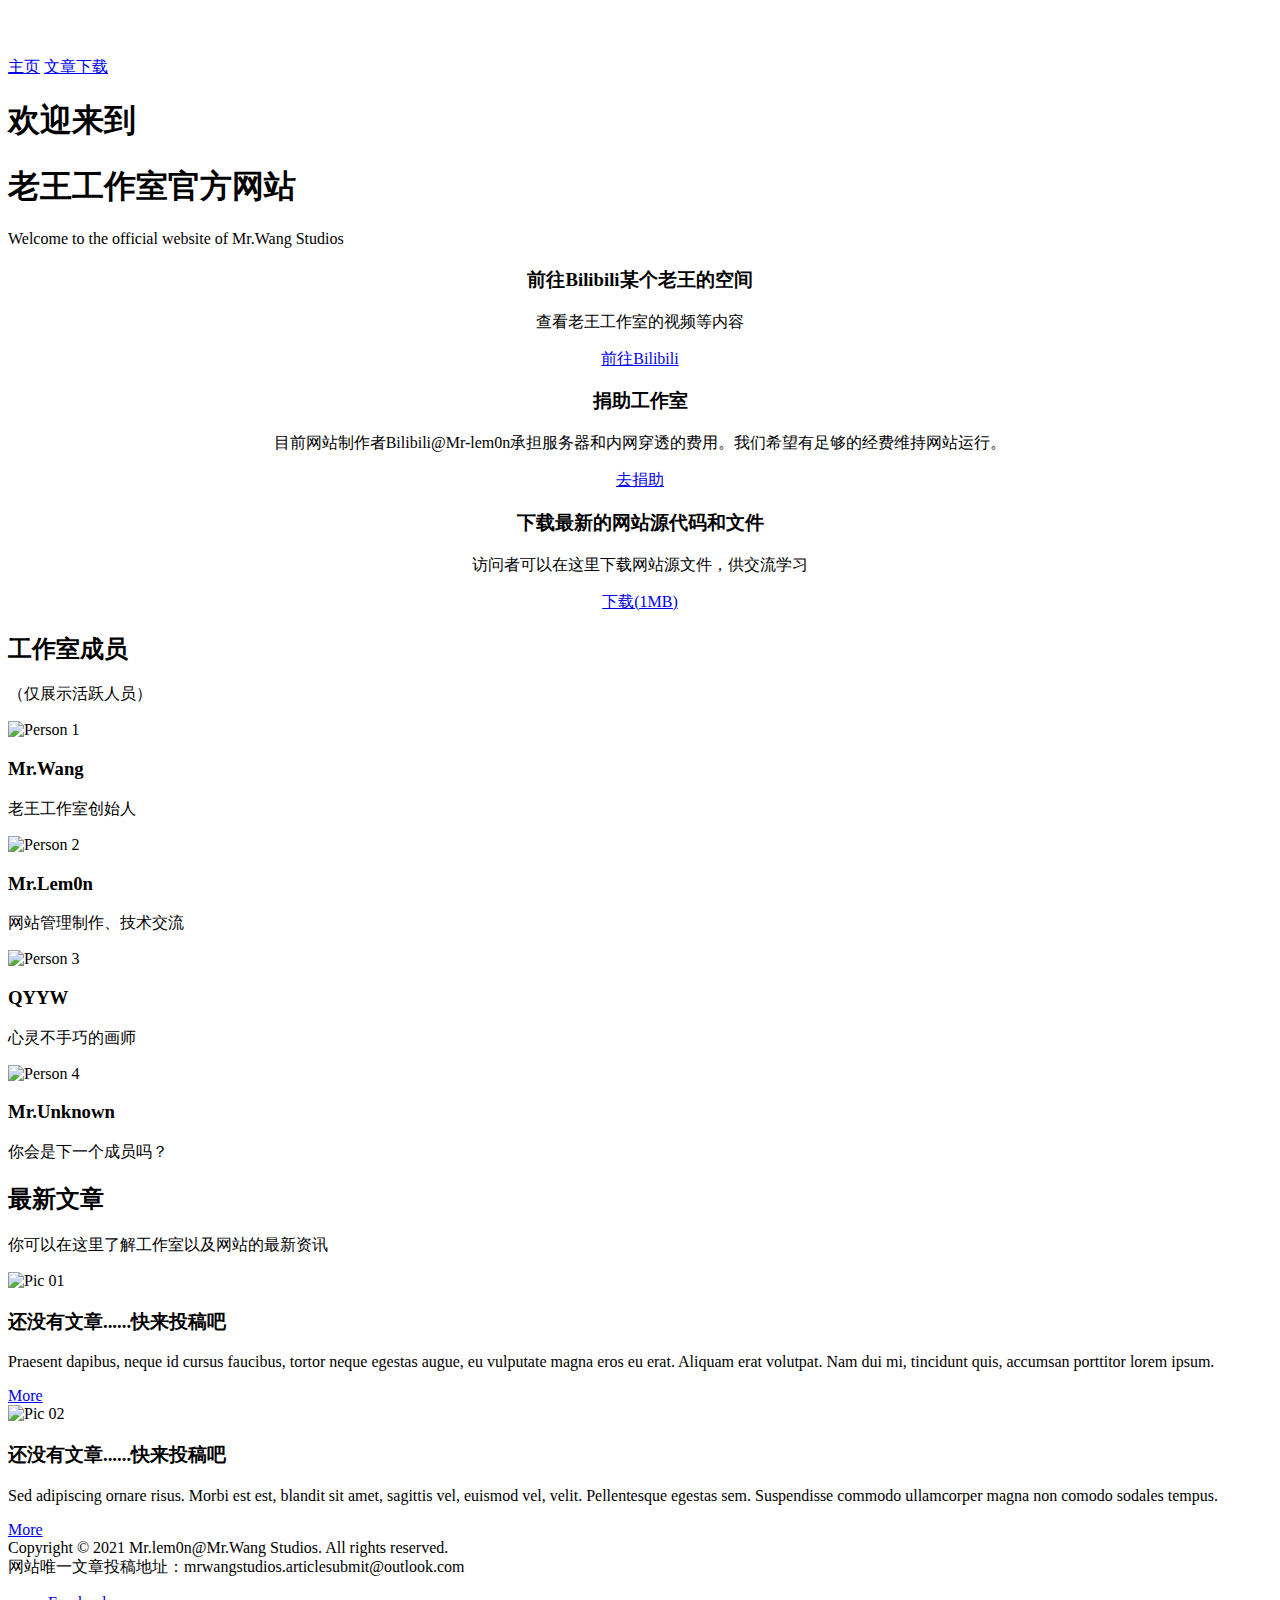
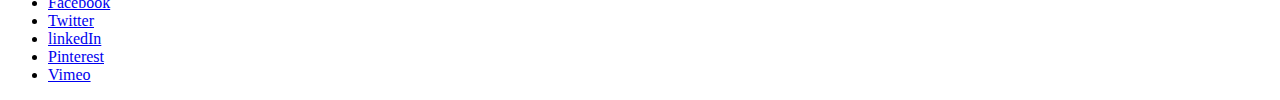
==== index.html @ 4a58c746 "Add files via upload" ====
<!DOCTYPE HTML>
<html>
<head>
<title>老王工作室-主页</title>
<meta charset="utf-8" />
<meta name="viewport" content="width=device-width, initial-scale=1" />
<link rel="stylesheet" href="assets/css/main.css" />
<link href="assets/css/aboutus_section_bg.css" rel="stylesheet" type="text/css">
<style type="text/css">
section {
}
</style>
</head>
<body>

<!-- Header -->
<header id="header">
	<div class="inner">
		<a href="index.html" class="logo"><img src="logo7.1.svg" width="185" height="45"></a>
		<nav id="nav">
			<a href="index.html">主页</a>
			<a href="generic.html">文章</a><a href="elements.html">下载</a>
	  </nav>
		<a href="#navPanel" class="navPanelToggle"><span class="fa fa-bars"></span></a>
  </div>
</header>

<!-- Banner -->
<section id="banner">
	<h1>欢迎来到</h1>
	<h1>老王工作室官方网站</h1>
	<p>Welcome to the official website of Mr.Wang Studios</p>
</section>

<!-- One -->
<section id="one" class="wrapper">
	<div class="inner">
		<div class="flex flex-3">
			<article>
				<header>
					<h3 align="center">前往Bilibili某个老王的空间</h3>
				</header>
				<p align="center">查看老王工作室的视频等内容</p>
				<footer>
				  <div align="center"><a href="https://space.bilibili.com/335768258" class="button special">前往Bilibili</a></div>
                </footer>
			</article>
			<article>
				<header>
					<h3 align="center">捐助工作室</h3>
				</header>
				<p align="center">目前网站制作者Bilibili@Mr-lem0n承担服务器和内网穿透的费用。我们希望有足够的经费维持网站运行。</p>
				<footer>
				  <div align="center"><a href="/charity.html" class="button special">去捐助</a></div>
              </footer>
			</article>
			<article>
				<header>
					<h3 align="center">下载最新的网站源代码和文件</h3>
				</header>
				<p align="center">访问者可以在这里下载网站源文件，供交流学习</p>
				<footer>
				  <div align="center"><a href="/downloads/MrWangStudiosWebsite_Renewed_PreAlpha_v0.2.0.zip" class="button special">下载(1MB)</a></div>
                </footer>
			</article>
		</div>
	</div>
</section>

<!-- Two -->
<section id="two" class="wrapper style1 special">
	<div class="inner">
		<header>
			<h2>工作室成员</h2>
			<p>（仅展示活跃人员）</p>
		</header>
		<div class="flex flex-4">
			<div class="box person">
				<div class="image round">
					<img src="images/Mr.Wang.jpg" alt="Person 1" width="169" height="168" />
				</div>
				<h3>Mr.Wang</h3>
				<p>老王工作室创始人</p>
			</div>
			<div class="box person">
				<div class="image round">
					<img src="images/MrLemon.jpg" alt="Person 2" width="168" height="168" />
				</div>
				<h3>Mr.Lem0n</h3>
				<p>网站管理制作、技术交流</p>
			</div>
			<div class="box person">
				<div class="image round">
					<img src="images/QYYW.jpg" alt="Person 3" width="168" height="168" />
				</div>
				<h3>QYYW</h3>
				<p>心灵不手巧的画师</p>
			</div>
			<div class="box person">
				<div class="image round">
					<img src="images/MrUnknown.png" alt="Person 4" width="168" height="168" />
				</div>
				<h3>Mr.Unknown</h3>
				<p>你会是下一个成员吗？</p>
			</div>
		</div>
	</div>
</section>

<!-- Three -->
<section id="three" class="wrapper special">
	<div class="inner">
		<header class="align-center">
			<h2>最新文章</h2>
			<p>你可以在这里了解工作室以及网站的最新资讯</p>
		</header>
		<div class="flex flex-2">
			<article>
				<div class="image fit">
					<img src="images/pic01.jpg" alt="Pic 01" />
				</div>
				<header>
					<h3>还没有文章......快来投稿吧</h3>
				</header>
				<p>Praesent dapibus, neque id cursus faucibus, tortor neque egestas augue, eu vulputate magna eros eu erat. Aliquam erat volutpat. Nam dui mi, tincidunt quis, accumsan porttitor lorem ipsum.</p>
				<footer>
					<a href="#" class="button special">More</a>
				</footer>
			</article>
			<article>
				<div class="image fit">
					<img src="images/pic02.jpg" alt="Pic 02" />
				</div>
				<header>
					<h3>还没有文章......快来投稿吧</h3>
				</header>
				<p>Sed adipiscing ornare risus. Morbi est est, blandit sit amet, sagittis vel, euismod vel, velit. Pellentesque egestas sem. Suspendisse commodo ullamcorper magna non comodo sodales tempus.</p>
				<footer>
					<a href="#" class="button special">More</a>
				</footer>
			</article>
		</div>
	</div>
</section>

<!-- Footer -->
<footer id="footer">
	<div class="inner">
		<div class="flex">
		  <div class="copyright"> Copyright &copy; 2021 Mr.lem0n@Mr.Wang Studios. All rights reserved.</div>
		  <div class="copyright"> 网站唯一文章投稿地址：mrwangstudios.articlesubmit@outlook.com</div>
		  <ul class="icons">
			<li><a href="#" class="icon fa-facebook"><span class="label">Facebook</span></a></li>
				<li><a href="#" class="icon fa-twitter"><span class="label">Twitter</span></a></li>
				<li><a href="#" class="icon fa-linkedin"><span class="label">linkedIn</span></a></li>
				<li><a href="#" class="icon fa-pinterest-p"><span class="label">Pinterest</span></a></li>
				<li><a href="#" class="icon fa-vimeo"><span class="label">Vimeo</span></a></li>
			</ul>
		</div>
	</div>
</footer>

<!-- Scripts -->
<script src="assets/js/jquery.min.js"></script>
<script src="assets/js/skel.min.js"></script>
<script src="assets/js/util.js"></script>
<script src="assets/js/main.js"></script>

</body>
</html>
<!-- ©2021 mr.lem0n -->
<!-- All rights reserved. -->
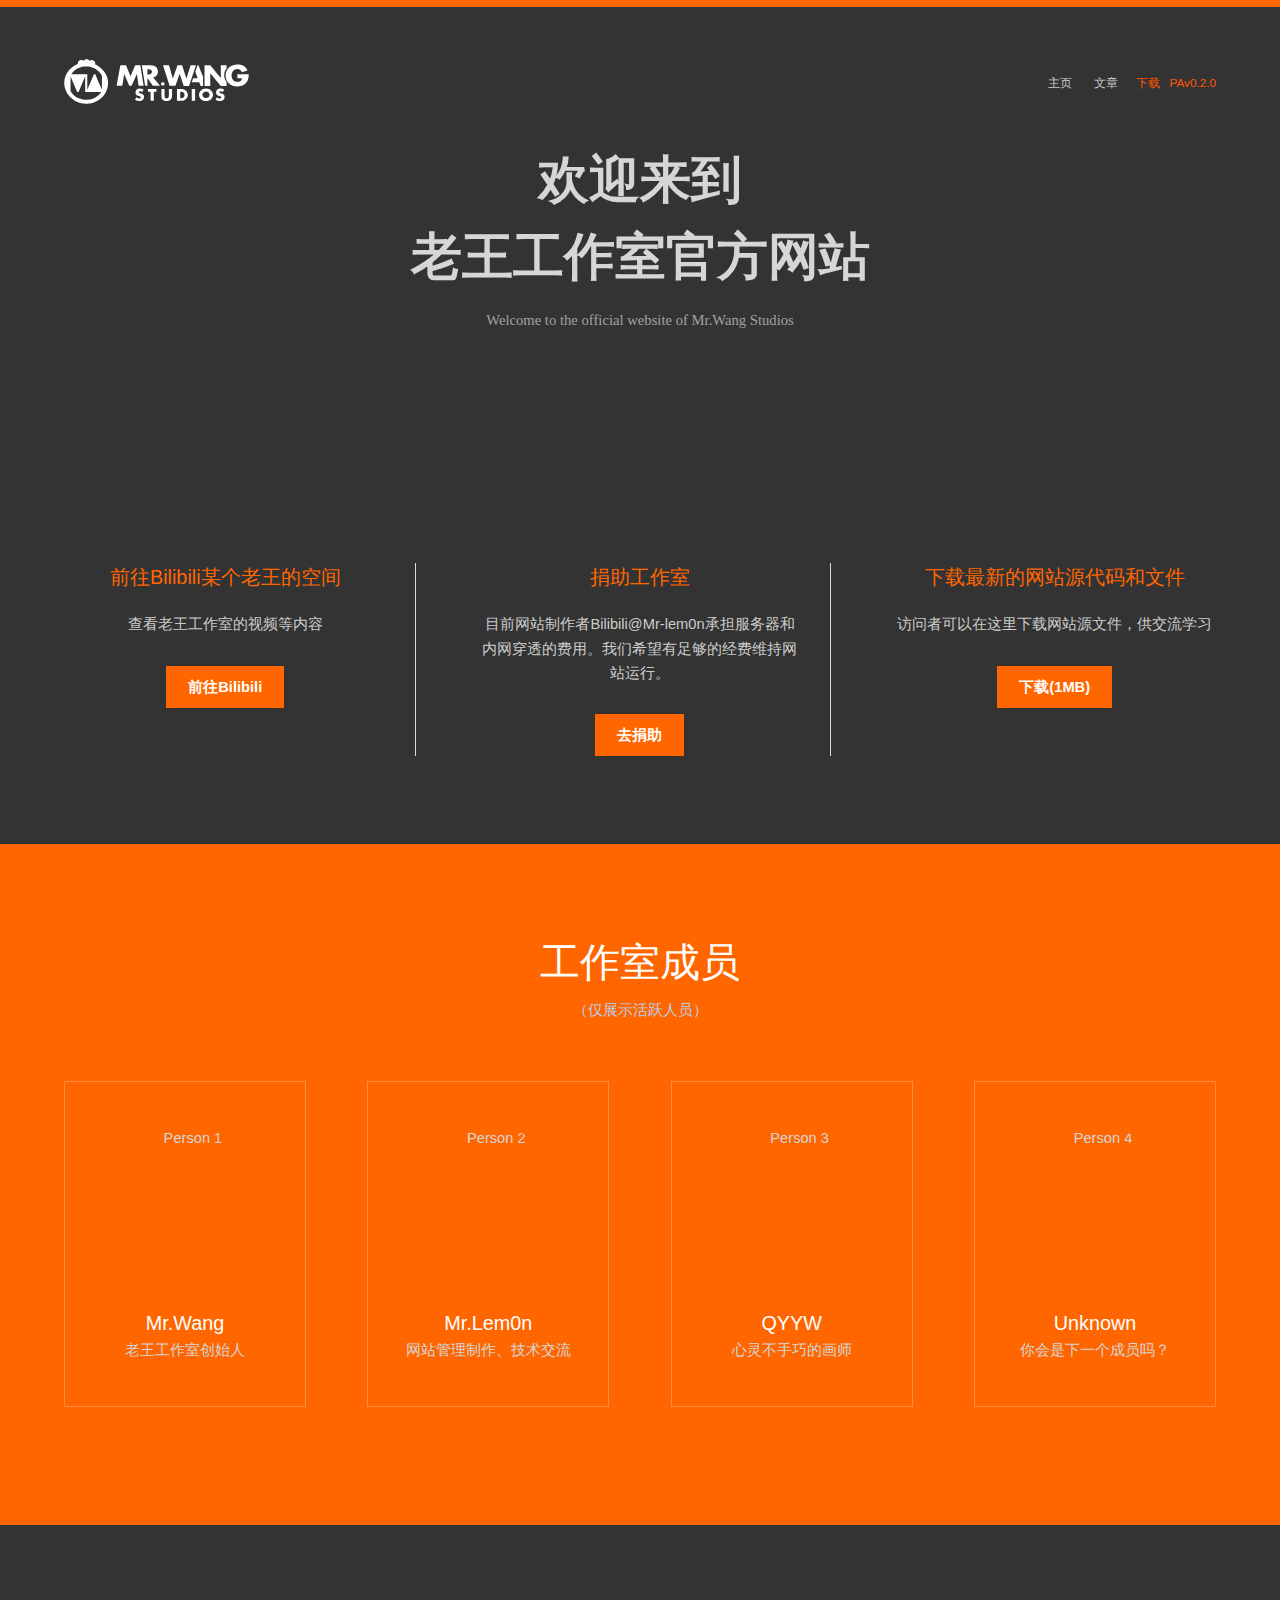
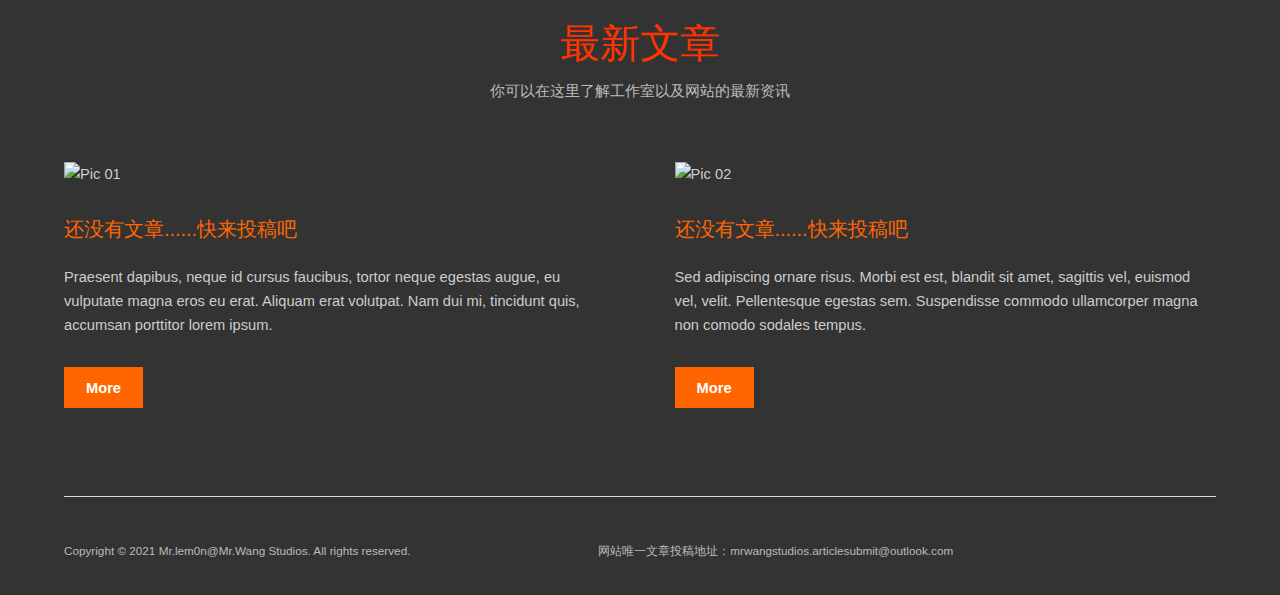
==== commit 2a64b67c: "Add files via upload" ====
--- a/index.html
+++ b/index.html
@@ -17,10 +17,7 @@
 <header id="header">
 	<div class="inner">
 		<a href="index.html" class="logo"><img src="logo7.1.svg" width="185" height="45"></a>
-		<nav id="nav">
-			<a href="index.html">主页</a>
-			<a href="generic.html">文章</a><a href="elements.html">下载</a>
-	  </nav>
+		<nav id="nav"><a href="index.html">主页</a> <a href="https://mrwangstudiosarticles.github.io/">文章</a><a href="/downloads/MrWangStudiosWebsite_Renewed_PA_v0.2.0.zip">下载 &nbsp; PAv0.2.0</a></nav>
 		<a href="#navPanel" class="navPanelToggle"><span class="fa fa-bars"></span></a>
   </div>
 </header>
@@ -60,7 +57,7 @@
 				</header>
 				<p align="center">访问者可以在这里下载网站源文件，供交流学习</p>
 				<footer>
-				  <div align="center"><a href="/downloads/MrWangStudiosWebsite_Renewed_PreAlpha_v0.2.0.zip" class="button special">下载(1MB)</a></div>
+				  <div align="center"><a href="/downloads/MrWangStudiosWebsite_Renewed_PA_v0.2.0.zip" class="button special">下载(1MB)</a></div>
                 </footer>
 			</article>
 		</div>
@@ -100,7 +97,7 @@
 				<div class="image round">
 					<img src="images/MrUnknown.png" alt="Person 4" width="168" height="168" />
 				</div>
-				<h3>Mr.Unknown</h3>
+				<h3>Unknown</h3>
 				<p>你会是下一个成员吗？</p>
 			</div>
 		</div>
--- a/assets/css/main.css
+++ b/assets/css/main.css
@@ -0,0 +1,3079 @@
+@charset "UTF-8";
+@import url(font-awesome.min.css);
+/*@import "https://fonts.googleapis.com/css?family=Raleway:100,300,600";*/
+
+/*
+	Theory by TEMPLATED
+	templated.co @templatedco
+	Released for free under the Creative Commons Attribution 3.0 license (templated.co/license)
+*/
+
+/* Reset */
+
+	html, body, div, span, applet, object, iframe, h1, h2, h3, h4, h5, h6, p, blockquote, pre, a, abbr, acronym, address, big, cite, code, del, dfn, em, img, ins, kbd, q, s, samp, small, strike, strong, sub, sup, tt, var, b, u, i, center, dl, dt, dd, ol, ul, li, fieldset, form, label, legend, table, caption, tbody, tfoot, thead, tr, th, td, article, aside, canvas, details, embed, figure, figcaption, footer, header, hgroup, menu, nav, output, ruby, section, summary, time, mark, audio, video {
+		margin: 0;
+		padding: 0;
+		border: 0;
+		font-size: 100%;
+		font: inherit;
+		vertical-align: baseline;
+	}
+
+	article, aside, details, figcaption, figure, footer, header, hgroup, menu, nav, section {
+	display: block;
+	color: #CCC;
+	}
+
+	body {
+		line-height: 1;
+	}
+
+	ol, ul {
+		list-style: none;
+	}
+
+	blockquote, q {
+		quotes: none;
+	}
+
+	blockquote:before, blockquote:after, q:before, q:after {
+		content: '';
+		content: none;
+	}
+
+	table {
+		border-collapse: collapse;
+		border-spacing: 0;
+	}
+
+	body {
+		-webkit-text-size-adjust: none;
+	}
+
+/* Box Model */
+
+	*, *:before, *:after {
+		-moz-box-sizing: border-box;
+		-webkit-box-sizing: border-box;
+		box-sizing: border-box;
+	}
+
+/* Containers */
+
+	.container {
+		margin-left: auto;
+		margin-right: auto;
+	}
+
+	.container.\31 25\25 {
+		width: 100%;
+		max-width: 100em;
+		min-width: 80em;
+	}
+
+	.container.\37 5\25 {
+		width: 60em;
+	}
+
+	.container.\35 0\25 {
+		width: 40em;
+	}
+
+	.container.\32 5\25 {
+		width: 20em;
+	}
+
+	.container {
+		width: 80em;
+	}
+
+	@media screen and (max-width: 1680px) {
+
+		.container.\31 25\25 {
+			width: 100%;
+			max-width: 100em;
+			min-width: 80em;
+		}
+
+		.container.\37 5\25 {
+			width: 60em;
+		}
+
+		.container.\35 0\25 {
+			width: 40em;
+		}
+
+		.container.\32 5\25 {
+			width: 20em;
+		}
+
+		.container {
+			width: 80em;
+		}
+
+	}
+
+	@media screen and (max-width: 1280px) {
+
+		.container.\31 25\25 {
+			width: 100%;
+			max-width: 81.25em;
+			min-width: 65em;
+		}
+
+		.container.\37 5\25 {
+			width: 48.75em;
+		}
+
+		.container.\35 0\25 {
+			width: 32.5em;
+		}
+
+		.container.\32 5\25 {
+			width: 16.25em;
+		}
+
+		.container {
+			width: 65em;
+		}
+
+	}
+
+	@media screen and (max-width: 980px) {
+
+		.container.\31 25\25 {
+			width: 100%;
+			max-width: 112.5%;
+			min-width: 90%;
+		}
+
+		.container.\37 5\25 {
+			width: 67.5%;
+		}
+
+		.container.\35 0\25 {
+			width: 45%;
+		}
+
+		.container.\32 5\25 {
+			width: 22.5%;
+		}
+
+		.container {
+			width: 90%;
+		}
+
+	}
+
+	@media screen and (max-width: 736px) {
+
+		.container.\31 25\25 {
+			width: 100%;
+			max-width: 112.5%;
+			min-width: 90%;
+		}
+
+		.container.\37 5\25 {
+			width: 67.5%;
+		}
+
+		.container.\35 0\25 {
+			width: 45%;
+		}
+
+		.container.\32 5\25 {
+			width: 22.5%;
+		}
+
+		.container {
+			width: 90% !important;
+		}
+
+	}
+
+	@media screen and (max-width: 480px) {
+
+		.container.\31 25\25 {
+			width: 100%;
+			max-width: 112.5%;
+			min-width: 90%;
+		}
+
+		.container.\37 5\25 {
+			width: 67.5%;
+		}
+
+		.container.\35 0\25 {
+			width: 45%;
+		}
+
+		.container.\32 5\25 {
+			width: 22.5%;
+		}
+
+		.container {
+			width: 90% !important;
+		}
+
+	}
+
+/* Grid */
+
+	.row {
+		border-bottom: solid 1px transparent;
+		-moz-box-sizing: border-box;
+		-webkit-box-sizing: border-box;
+		box-sizing: border-box;
+	}
+
+	.row > * {
+		float: left;
+		-moz-box-sizing: border-box;
+		-webkit-box-sizing: border-box;
+		box-sizing: border-box;
+	}
+
+	.row:after, .row:before {
+		content: '';
+		display: block;
+		clear: both;
+		height: 0;
+	}
+
+	.row.uniform > * > :first-child {
+		margin-top: 0;
+	}
+
+	.row.uniform > * > :last-child {
+		margin-bottom: 0;
+	}
+
+	.row.\30 \25 > * {
+		padding: 0 0 0 0em;
+	}
+
+	.row.\30 \25 {
+		margin: 0 0 -1px 0em;
+	}
+
+	.row.uniform.\30 \25 > * {
+		padding: 0em 0 0 0em;
+	}
+
+	.row.uniform.\30 \25 {
+		margin: 0em 0 -1px 0em;
+	}
+
+	.row > * {
+		padding: 0 0 0 2em;
+	}
+
+	.row {
+		margin: 0 0 -1px -2em;
+	}
+
+	.row.uniform > * {
+		padding: 2em 0 0 2em;
+	}
+
+	.row.uniform {
+		margin: -2em 0 -1px -2em;
+	}
+
+	.row.\32 00\25 > * {
+		padding: 0 0 0 4em;
+	}
+
+	.row.\32 00\25 {
+		margin: 0 0 -1px -4em;
+	}
+
+	.row.uniform.\32 00\25 > * {
+		padding: 4em 0 0 4em;
+	}
+
+	.row.uniform.\32 00\25 {
+		margin: -4em 0 -1px -4em;
+	}
+
+	.row.\31 50\25 > * {
+		padding: 0 0 0 3em;
+	}
+
+	.row.\31 50\25 {
+		margin: 0 0 -1px -3em;
+	}
+
+	.row.uniform.\31 50\25 > * {
+		padding: 3em 0 0 3em;
+	}
+
+	.row.uniform.\31 50\25 {
+		margin: -3em 0 -1px -3em;
+	}
+
+	.row.\35 0\25 > * {
+		padding: 0 0 0 1em;
+	}
+
+	.row.\35 0\25 {
+		margin: 0 0 -1px -1em;
+	}
+
+	.row.uniform.\35 0\25 > * {
+		padding: 1em 0 0 1em;
+	}
+
+	.row.uniform.\35 0\25 {
+		margin: -1em 0 -1px -1em;
+	}
+
+	.row.\32 5\25 > * {
+		padding: 0 0 0 0.5em;
+	}
+
+	.row.\32 5\25 {
+		margin: 0 0 -1px -0.5em;
+	}
+
+	.row.uniform.\32 5\25 > * {
+		padding: 0.5em 0 0 0.5em;
+	}
+
+	.row.uniform.\32 5\25 {
+		margin: -0.5em 0 -1px -0.5em;
+	}
+
+	.\31 2u, .\31 2u\24 {
+		width: 100%;
+		clear: none;
+		margin-left: 0;
+	}
+
+	.\31 1u, .\31 1u\24 {
+		width: 91.6666666667%;
+		clear: none;
+		margin-left: 0;
+	}
+
+	.\31 0u, .\31 0u\24 {
+		width: 83.3333333333%;
+		clear: none;
+		margin-left: 0;
+	}
+
+	.\39 u, .\39 u\24 {
+		width: 75%;
+		clear: none;
+		margin-left: 0;
+	}
+
+	.\38 u, .\38 u\24 {
+		width: 66.6666666667%;
+		clear: none;
+		margin-left: 0;
+	}
+
+	.\37 u, .\37 u\24 {
+		width: 58.3333333333%;
+		clear: none;
+		margin-left: 0;
+	}
+
+	.\36 u, .\36 u\24 {
+		width: 50%;
+		clear: none;
+		margin-left: 0;
+	}
+
+	.\35 u, .\35 u\24 {
+		width: 41.6666666667%;
+		clear: none;
+		margin-left: 0;
+	}
+
+	.\34 u, .\34 u\24 {
+		width: 33.3333333333%;
+		clear: none;
+		margin-left: 0;
+	}
+
+	.\33 u, .\33 u\24 {
+		width: 25%;
+		clear: none;
+		margin-left: 0;
+	}
+
+	.\32 u, .\32 u\24 {
+		width: 16.6666666667%;
+		clear: none;
+		margin-left: 0;
+	}
+
+	.\31 u, .\31 u\24 {
+		width: 8.3333333333%;
+		clear: none;
+		margin-left: 0;
+	}
+
+	.\31 2u\24 + *,
+	.\31 1u\24 + *,
+	.\31 0u\24 + *,
+	.\39 u\24 + *,
+	.\38 u\24 + *,
+	.\37 u\24 + *,
+	.\36 u\24 + *,
+	.\35 u\24 + *,
+	.\34 u\24 + *,
+	.\33 u\24 + *,
+	.\32 u\24 + *,
+	.\31 u\24 + * {
+		clear: left;
+	}
+
+	.\-11u {
+		margin-left: 91.66667%;
+	}
+
+	.\-10u {
+		margin-left: 83.33333%;
+	}
+
+	.\-9u {
+		margin-left: 75%;
+	}
+
+	.\-8u {
+		margin-left: 66.66667%;
+	}
+
+	.\-7u {
+		margin-left: 58.33333%;
+	}
+
+	.\-6u {
+		margin-left: 50%;
+	}
+
+	.\-5u {
+		margin-left: 41.66667%;
+	}
+
+	.\-4u {
+		margin-left: 33.33333%;
+	}
+
+	.\-3u {
+		margin-left: 25%;
+	}
+
+	.\-2u {
+		margin-left: 16.66667%;
+	}
+
+	.\-1u {
+		margin-left: 8.33333%;
+	}
+
+	@media screen and (max-width: 1680px) {
+
+		.row > * {
+			padding: 0 0 0 2em;
+		}
+
+		.row {
+			margin: 0 0 -1px -2em;
+		}
+
+		.row.uniform > * {
+			padding: 2em 0 0 2em;
+		}
+
+		.row.uniform {
+			margin: -2em 0 -1px -2em;
+		}
+
+		.row.\32 00\25 > * {
+			padding: 0 0 0 4em;
+		}
+
+		.row.\32 00\25 {
+			margin: 0 0 -1px -4em;
+		}
+
+		.row.uniform.\32 00\25 > * {
+			padding: 4em 0 0 4em;
+		}
+
+		.row.uniform.\32 00\25 {
+			margin: -4em 0 -1px -4em;
+		}
+
+		.row.\31 50\25 > * {
+			padding: 0 0 0 3em;
+		}
+
+		.row.\31 50\25 {
+			margin: 0 0 -1px -3em;
+		}
+
+		.row.uniform.\31 50\25 > * {
+			padding: 3em 0 0 3em;
+		}
+
+		.row.uniform.\31 50\25 {
+			margin: -3em 0 -1px -3em;
+		}
+
+		.row.\35 0\25 > * {
+			padding: 0 0 0 1em;
+		}
+
+		.row.\35 0\25 {
+			margin: 0 0 -1px -1em;
+		}
+
+		.row.uniform.\35 0\25 > * {
+			padding: 1em 0 0 1em;
+		}
+
+		.row.uniform.\35 0\25 {
+			margin: -1em 0 -1px -1em;
+		}
+
+		.row.\32 5\25 > * {
+			padding: 0 0 0 0.5em;
+		}
+
+		.row.\32 5\25 {
+			margin: 0 0 -1px -0.5em;
+		}
+
+		.row.uniform.\32 5\25 > * {
+			padding: 0.5em 0 0 0.5em;
+		}
+
+		.row.uniform.\32 5\25 {
+			margin: -0.5em 0 -1px -0.5em;
+		}
+
+		.\31 2u\28xlarge\29, .\31 2u\24\28xlarge\29 {
+			width: 100%;
+			clear: none;
+			margin-left: 0;
+		}
+
+		.\31 1u\28xlarge\29, .\31 1u\24\28xlarge\29 {
+			width: 91.6666666667%;
+			clear: none;
+			margin-left: 0;
+		}
+
+		.\31 0u\28xlarge\29, .\31 0u\24\28xlarge\29 {
+			width: 83.3333333333%;
+			clear: none;
+			margin-left: 0;
+		}
+
+		.\39 u\28xlarge\29, .\39 u\24\28xlarge\29 {
+			width: 75%;
+			clear: none;
+			margin-left: 0;
+		}
+
+		.\38 u\28xlarge\29, .\38 u\24\28xlarge\29 {
+			width: 66.6666666667%;
+			clear: none;
+			margin-left: 0;
+		}
+
+		.\37 u\28xlarge\29, .\37 u\24\28xlarge\29 {
+			width: 58.3333333333%;
+			clear: none;
+			margin-left: 0;
+		}
+
+		.\36 u\28xlarge\29, .\36 u\24\28xlarge\29 {
+			width: 50%;
+			clear: none;
+			margin-left: 0;
+		}
+
+		.\35 u\28xlarge\29, .\35 u\24\28xlarge\29 {
+			width: 41.6666666667%;
+			clear: none;
+			margin-left: 0;
+		}
+
+		.\34 u\28xlarge\29, .\34 u\24\28xlarge\29 {
+			width: 33.3333333333%;
+			clear: none;
+			margin-left: 0;
+		}
+
+		.\33 u\28xlarge\29, .\33 u\24\28xlarge\29 {
+			width: 25%;
+			clear: none;
+			margin-left: 0;
+		}
+
+		.\32 u\28xlarge\29, .\32 u\24\28xlarge\29 {
+			width: 16.6666666667%;
+			clear: none;
+			margin-left: 0;
+		}
+
+		.\31 u\28xlarge\29, .\31 u\24\28xlarge\29 {
+			width: 8.3333333333%;
+			clear: none;
+			margin-left: 0;
+		}
+
+		.\31 2u\24\28xlarge\29 + *,
+		.\31 1u\24\28xlarge\29 + *,
+		.\31 0u\24\28xlarge\29 + *,
+		.\39 u\24\28xlarge\29 + *,
+		.\38 u\24\28xlarge\29 + *,
+		.\37 u\24\28xlarge\29 + *,
+		.\36 u\24\28xlarge\29 + *,
+		.\35 u\24\28xlarge\29 + *,
+		.\34 u\24\28xlarge\29 + *,
+		.\33 u\24\28xlarge\29 + *,
+		.\32 u\24\28xlarge\29 + *,
+		.\31 u\24\28xlarge\29 + * {
+			clear: left;
+		}
+
+		.\-11u\28xlarge\29 {
+			margin-left: 91.66667%;
+		}
+
+		.\-10u\28xlarge\29 {
+			margin-left: 83.33333%;
+		}
+
+		.\-9u\28xlarge\29 {
+			margin-left: 75%;
+		}
+
+		.\-8u\28xlarge\29 {
+			margin-left: 66.66667%;
+		}
+
+		.\-7u\28xlarge\29 {
+			margin-left: 58.33333%;
+		}
+
+		.\-6u\28xlarge\29 {
+			margin-left: 50%;
+		}
+
+		.\-5u\28xlarge\29 {
+			margin-left: 41.66667%;
+		}
+
+		.\-4u\28xlarge\29 {
+			margin-left: 33.33333%;
+		}
+
+		.\-3u\28xlarge\29 {
+			margin-left: 25%;
+		}
+
+		.\-2u\28xlarge\29 {
+			margin-left: 16.66667%;
+		}
+
+		.\-1u\28xlarge\29 {
+			margin-left: 8.33333%;
+		}
+
+	}
+
+	@media screen and (max-width: 1280px) {
+
+		.row > * {
+			padding: 0 0 0 1.5em;
+		}
+
+		.row {
+			margin: 0 0 -1px -1.5em;
+		}
+
+		.row.uniform > * {
+			padding: 1.5em 0 0 1.5em;
+		}
+
+		.row.uniform {
+			margin: -1.5em 0 -1px -1.5em;
+		}
+
+		.row.\32 00\25 > * {
+			padding: 0 0 0 3em;
+		}
+
+		.row.\32 00\25 {
+			margin: 0 0 -1px -3em;
+		}
+
+		.row.uniform.\32 00\25 > * {
+			padding: 3em 0 0 3em;
+		}
+
+		.row.uniform.\32 00\25 {
+			margin: -3em 0 -1px -3em;
+		}
+
+		.row.\31 50\25 > * {
+			padding: 0 0 0 2.25em;
+		}
+
+		.row.\31 50\25 {
+			margin: 0 0 -1px -2.25em;
+		}
+
+		.row.uniform.\31 50\25 > * {
+			padding: 2.25em 0 0 2.25em;
+		}
+
+		.row.uniform.\31 50\25 {
+			margin: -2.25em 0 -1px -2.25em;
+		}
+
+		.row.\35 0\25 > * {
+			padding: 0 0 0 0.75em;
+		}
+
+		.row.\35 0\25 {
+			margin: 0 0 -1px -0.75em;
+		}
+
+		.row.uniform.\35 0\25 > * {
+			padding: 0.75em 0 0 0.75em;
+		}
+
+		.row.uniform.\35 0\25 {
+			margin: -0.75em 0 -1px -0.75em;
+		}
+
+		.row.\32 5\25 > * {
+			padding: 0 0 0 0.375em;
+		}
+
+		.row.\32 5\25 {
+			margin: 0 0 -1px -0.375em;
+		}
+
+		.row.uniform.\32 5\25 > * {
+			padding: 0.375em 0 0 0.375em;
+		}
+
+		.row.uniform.\32 5\25 {
+			margin: -0.375em 0 -1px -0.375em;
+		}
+
+		.\31 2u\28large\29, .\31 2u\24\28large\29 {
+			width: 100%;
+			clear: none;
+			margin-left: 0;
+		}
+
+		.\31 1u\28large\29, .\31 1u\24\28large\29 {
+			width: 91.6666666667%;
+			clear: none;
+			margin-left: 0;
+		}
+
+		.\31 0u\28large\29, .\31 0u\24\28large\29 {
+			width: 83.3333333333%;
+			clear: none;
+			margin-left: 0;
+		}
+
+		.\39 u\28large\29, .\39 u\24\28large\29 {
+			width: 75%;
+			clear: none;
+			margin-left: 0;
+		}
+
+		.\38 u\28large\29, .\38 u\24\28large\29 {
+			width: 66.6666666667%;
+			clear: none;
+			margin-left: 0;
+		}
+
+		.\37 u\28large\29, .\37 u\24\28large\29 {
+			width: 58.3333333333%;
+			clear: none;
+			margin-left: 0;
+		}
+
+		.\36 u\28large\29, .\36 u\24\28large\29 {
+			width: 50%;
+			clear: none;
+			margin-left: 0;
+		}
+
+		.\35 u\28large\29, .\35 u\24\28large\29 {
+			width: 41.6666666667%;
+			clear: none;
+			margin-left: 0;
+		}
+
+		.\34 u\28large\29, .\34 u\24\28large\29 {
+			width: 33.3333333333%;
+			clear: none;
+			margin-left: 0;
+		}
+
+		.\33 u\28large\29, .\33 u\24\28large\29 {
+			width: 25%;
+			clear: none;
+			margin-left: 0;
+		}
+
+		.\32 u\28large\29, .\32 u\24\28large\29 {
+			width: 16.6666666667%;
+			clear: none;
+			margin-left: 0;
+		}
+
+		.\31 u\28large\29, .\31 u\24\28large\29 {
+			width: 8.3333333333%;
+			clear: none;
+			margin-left: 0;
+		}
+
+		.\31 2u\24\28large\29 + *,
+		.\31 1u\24\28large\29 + *,
+		.\31 0u\24\28large\29 + *,
+		.\39 u\24\28large\29 + *,
+		.\38 u\24\28large\29 + *,
+		.\37 u\24\28large\29 + *,
+		.\36 u\24\28large\29 + *,
+		.\35 u\24\28large\29 + *,
+		.\34 u\24\28large\29 + *,
+		.\33 u\24\28large\29 + *,
+		.\32 u\24\28large\29 + *,
+		.\31 u\24\28large\29 + * {
+			clear: left;
+		}
+
+		.\-11u\28large\29 {
+			margin-left: 91.66667%;
+		}
+
+		.\-10u\28large\29 {
+			margin-left: 83.33333%;
+		}
+
+		.\-9u\28large\29 {
+			margin-left: 75%;
+		}
+
+		.\-8u\28large\29 {
+			margin-left: 66.66667%;
+		}
+
+		.\-7u\28large\29 {
+			margin-left: 58.33333%;
+		}
+
+		.\-6u\28large\29 {
+			margin-left: 50%;
+		}
+
+		.\-5u\28large\29 {
+			margin-left: 41.66667%;
+		}
+
+		.\-4u\28large\29 {
+			margin-left: 33.33333%;
+		}
+
+		.\-3u\28large\29 {
+			margin-left: 25%;
+		}
+
+		.\-2u\28large\29 {
+			margin-left: 16.66667%;
+		}
+
+		.\-1u\28large\29 {
+			margin-left: 8.33333%;
+		}
+
+	}
+
+	@media screen and (max-width: 980px) {
+
+		.row > * {
+			padding: 0 0 0 1.5em;
+		}
+
+		.row {
+			margin: 0 0 -1px -1.5em;
+		}
+
+		.row.uniform > * {
+			padding: 1.5em 0 0 1.5em;
+		}
+
+		.row.uniform {
+			margin: -1.5em 0 -1px -1.5em;
+		}
+
+		.row.\32 00\25 > * {
+			padding: 0 0 0 3em;
+		}
+
+		.row.\32 00\25 {
+			margin: 0 0 -1px -3em;
+		}
+
+		.row.uniform.\32 00\25 > * {
+			padding: 3em 0 0 3em;
+		}
+
+		.row.uniform.\32 00\25 {
+			margin: -3em 0 -1px -3em;
+		}
+
+		.row.\31 50\25 > * {
+			padding: 0 0 0 2.25em;
+		}
+
+		.row.\31 50\25 {
+			margin: 0 0 -1px -2.25em;
+		}
+
+		.row.uniform.\31 50\25 > * {
+			padding: 2.25em 0 0 2.25em;
+		}
+
+		.row.uniform.\31 50\25 {
+			margin: -2.25em 0 -1px -2.25em;
+		}
+
+		.row.\35 0\25 > * {
+			padding: 0 0 0 0.75em;
+		}
+
+		.row.\35 0\25 {
+			margin: 0 0 -1px -0.75em;
+		}
+
+		.row.uniform.\35 0\25 > * {
+			padding: 0.75em 0 0 0.75em;
+		}
+
+		.row.uniform.\35 0\25 {
+			margin: -0.75em 0 -1px -0.75em;
+		}
+
+		.row.\32 5\25 > * {
+			padding: 0 0 0 0.375em;
+		}
+
+		.row.\32 5\25 {
+			margin: 0 0 -1px -0.375em;
+		}
+
+		.row.uniform.\32 5\25 > * {
+			padding: 0.375em 0 0 0.375em;
+		}
+
+		.row.uniform.\32 5\25 {
+			margin: -0.375em 0 -1px -0.375em;
+		}
+
+		.\31 2u\28medium\29, .\31 2u\24\28medium\29 {
+			width: 100%;
+			clear: none;
+			margin-left: 0;
+		}
+
+		.\31 1u\28medium\29, .\31 1u\24\28medium\29 {
+			width: 91.6666666667%;
+			clear: none;
+			margin-left: 0;
+		}
+
+		.\31 0u\28medium\29, .\31 0u\24\28medium\29 {
+			width: 83.3333333333%;
+			clear: none;
+			margin-left: 0;
+		}
+
+		.\39 u\28medium\29, .\39 u\24\28medium\29 {
+			width: 75%;
+			clear: none;
+			margin-left: 0;
+		}
+
+		.\38 u\28medium\29, .\38 u\24\28medium\29 {
+			width: 66.6666666667%;
+			clear: none;
+			margin-left: 0;
+		}
+
+		.\37 u\28medium\29, .\37 u\24\28medium\29 {
+			width: 58.3333333333%;
+			clear: none;
+			margin-left: 0;
+		}
+
+		.\36 u\28medium\29, .\36 u\24\28medium\29 {
+			width: 50%;
+			clear: none;
+			margin-left: 0;
+		}
+
+		.\35 u\28medium\29, .\35 u\24\28medium\29 {
+			width: 41.6666666667%;
+			clear: none;
+			margin-left: 0;
+		}
+
+		.\34 u\28medium\29, .\34 u\24\28medium\29 {
+			width: 33.3333333333%;
+			clear: none;
+			margin-left: 0;
+		}
+
+		.\33 u\28medium\29, .\33 u\24\28medium\29 {
+			width: 25%;
+			clear: none;
+			margin-left: 0;
+		}
+
+		.\32 u\28medium\29, .\32 u\24\28medium\29 {
+			width: 16.6666666667%;
+			clear: none;
+			margin-left: 0;
+		}
+
+		.\31 u\28medium\29, .\31 u\24\28medium\29 {
+			width: 8.3333333333%;
+			clear: none;
+			margin-left: 0;
+		}
+
+		.\31 2u\24\28medium\29 + *,
+		.\31 1u\24\28medium\29 + *,
+		.\31 0u\24\28medium\29 + *,
+		.\39 u\24\28medium\29 + *,
+		.\38 u\24\28medium\29 + *,
+		.\37 u\24\28medium\29 + *,
+		.\36 u\24\28medium\29 + *,
+		.\35 u\24\28medium\29 + *,
+		.\34 u\24\28medium\29 + *,
+		.\33 u\24\28medium\29 + *,
+		.\32 u\24\28medium\29 + *,
+		.\31 u\24\28medium\29 + * {
+			clear: left;
+		}
+
+		.\-11u\28medium\29 {
+			margin-left: 91.66667%;
+		}
+
+		.\-10u\28medium\29 {
+			margin-left: 83.33333%;
+		}
+
+		.\-9u\28medium\29 {
+			margin-left: 75%;
+		}
+
+		.\-8u\28medium\29 {
+			margin-left: 66.66667%;
+		}
+
+		.\-7u\28medium\29 {
+			margin-left: 58.33333%;
+		}
+
+		.\-6u\28medium\29 {
+			margin-left: 50%;
+		}
+
+		.\-5u\28medium\29 {
+			margin-left: 41.66667%;
+		}
+
+		.\-4u\28medium\29 {
+			margin-left: 33.33333%;
+		}
+
+		.\-3u\28medium\29 {
+			margin-left: 25%;
+		}
+
+		.\-2u\28medium\29 {
+			margin-left: 16.66667%;
+		}
+
+		.\-1u\28medium\29 {
+			margin-left: 8.33333%;
+		}
+
+	}
+
+	@media screen and (max-width: 736px) {
+
+		.row > * {
+			padding: 0 0 0 1.25em;
+		}
+
+		.row {
+			margin: 0 0 -1px -1.25em;
+		}
+
+		.row.uniform > * {
+			padding: 1.25em 0 0 1.25em;
+		}
+
+		.row.uniform {
+			margin: -1.25em 0 -1px -1.25em;
+		}
+
+		.row.\32 00\25 > * {
+			padding: 0 0 0 2.5em;
+		}
+
+		.row.\32 00\25 {
+			margin: 0 0 -1px -2.5em;
+		}
+
+		.row.uniform.\32 00\25 > * {
+			padding: 2.5em 0 0 2.5em;
+		}
+
+		.row.uniform.\32 00\25 {
+			margin: -2.5em 0 -1px -2.5em;
+		}
+
+		.row.\31 50\25 > * {
+			padding: 0 0 0 1.875em;
+		}
+
+		.row.\31 50\25 {
+			margin: 0 0 -1px -1.875em;
+		}
+
+		.row.uniform.\31 50\25 > * {
+			padding: 1.875em 0 0 1.875em;
+		}
+
+		.row.uniform.\31 50\25 {
+			margin: -1.875em 0 -1px -1.875em;
+		}
+
+		.row.\35 0\25 > * {
+			padding: 0 0 0 0.625em;
+		}
+
+		.row.\35 0\25 {
+			margin: 0 0 -1px -0.625em;
+		}
+
+		.row.uniform.\35 0\25 > * {
+			padding: 0.625em 0 0 0.625em;
+		}
+
+		.row.uniform.\35 0\25 {
+			margin: -0.625em 0 -1px -0.625em;
+		}
+
+		.row.\32 5\25 > * {
+			padding: 0 0 0 0.3125em;
+		}
+
+		.row.\32 5\25 {
+			margin: 0 0 -1px -0.3125em;
+		}
+
+		.row.uniform.\32 5\25 > * {
+			padding: 0.3125em 0 0 0.3125em;
+		}
+
+		.row.uniform.\32 5\25 {
+			margin: -0.3125em 0 -1px -0.3125em;
+		}
+
+		.\31 2u\28small\29, .\31 2u\24\28small\29 {
+			width: 100%;
+			clear: none;
+			margin-left: 0;
+		}
+
+		.\31 1u\28small\29, .\31 1u\24\28small\29 {
+			width: 91.6666666667%;
+			clear: none;
+			margin-left: 0;
+		}
+
+		.\31 0u\28small\29, .\31 0u\24\28small\29 {
+			width: 83.3333333333%;
+			clear: none;
+			margin-left: 0;
+		}
+
+		.\39 u\28small\29, .\39 u\24\28small\29 {
+			width: 75%;
+			clear: none;
+			margin-left: 0;
+		}
+
+		.\38 u\28small\29, .\38 u\24\28small\29 {
+			width: 66.6666666667%;
+			clear: none;
+			margin-left: 0;
+		}
+
+		.\37 u\28small\29, .\37 u\24\28small\29 {
+			width: 58.3333333333%;
+			clear: none;
+			margin-left: 0;
+		}
+
+		.\36 u\28small\29, .\36 u\24\28small\29 {
+			width: 50%;
+			clear: none;
+			margin-left: 0;
+		}
+
+		.\35 u\28small\29, .\35 u\24\28small\29 {
+			width: 41.6666666667%;
+			clear: none;
+			margin-left: 0;
+		}
+
+		.\34 u\28small\29, .\34 u\24\28small\29 {
+			width: 33.3333333333%;
+			clear: none;
+			margin-left: 0;
+		}
+
+		.\33 u\28small\29, .\33 u\24\28small\29 {
+			width: 25%;
+			clear: none;
+			margin-left: 0;
+		}
+
+		.\32 u\28small\29, .\32 u\24\28small\29 {
+			width: 16.6666666667%;
+			clear: none;
+			margin-left: 0;
+		}
+
+		.\31 u\28small\29, .\31 u\24\28small\29 {
+			width: 8.3333333333%;
+			clear: none;
+			margin-left: 0;
+		}
+
+		.\31 2u\24\28small\29 + *,
+		.\31 1u\24\28small\29 + *,
+		.\31 0u\24\28small\29 + *,
+		.\39 u\24\28small\29 + *,
+		.\38 u\24\28small\29 + *,
+		.\37 u\24\28small\29 + *,
+		.\36 u\24\28small\29 + *,
+		.\35 u\24\28small\29 + *,
+		.\34 u\24\28small\29 + *,
+		.\33 u\24\28small\29 + *,
+		.\32 u\24\28small\29 + *,
+		.\31 u\24\28small\29 + * {
+			clear: left;
+		}
+
+		.\-11u\28small\29 {
+			margin-left: 91.66667%;
+		}
+
+		.\-10u\28small\29 {
+			margin-left: 83.33333%;
+		}
+
+		.\-9u\28small\29 {
+			margin-left: 75%;
+		}
+
+		.\-8u\28small\29 {
+			margin-left: 66.66667%;
+		}
+
+		.\-7u\28small\29 {
+			margin-left: 58.33333%;
+		}
+
+		.\-6u\28small\29 {
+			margin-left: 50%;
+		}
+
+		.\-5u\28small\29 {
+			margin-left: 41.66667%;
+		}
+
+		.\-4u\28small\29 {
+			margin-left: 33.33333%;
+		}
+
+		.\-3u\28small\29 {
+			margin-left: 25%;
+		}
+
+		.\-2u\28small\29 {
+			margin-left: 16.66667%;
+		}
+
+		.\-1u\28small\29 {
+			margin-left: 8.33333%;
+		}
+
+	}
+
+	@media screen and (max-width: 480px) {
+
+		.row > * {
+			padding: 0 0 0 1.25em;
+		}
+
+		.row {
+			margin: 0 0 -1px -1.25em;
+		}
+
+		.row.uniform > * {
+			padding: 1.25em 0 0 1.25em;
+		}
+
+		.row.uniform {
+			margin: -1.25em 0 -1px -1.25em;
+		}
+
+		.row.\32 00\25 > * {
+			padding: 0 0 0 2.5em;
+		}
+
+		.row.\32 00\25 {
+			margin: 0 0 -1px -2.5em;
+		}
+
+		.row.uniform.\32 00\25 > * {
+			padding: 2.5em 0 0 2.5em;
+		}
+
+		.row.uniform.\32 00\25 {
+			margin: -2.5em 0 -1px -2.5em;
+		}
+
+		.row.\31 50\25 > * {
+			padding: 0 0 0 1.875em;
+		}
+
+		.row.\31 50\25 {
+			margin: 0 0 -1px -1.875em;
+		}
+
+		.row.uniform.\31 50\25 > * {
+			padding: 1.875em 0 0 1.875em;
+		}
+
+		.row.uniform.\31 50\25 {
+			margin: -1.875em 0 -1px -1.875em;
+		}
+
+		.row.\35 0\25 > * {
+			padding: 0 0 0 0.625em;
+		}
+
+		.row.\35 0\25 {
+			margin: 0 0 -1px -0.625em;
+		}
+
+		.row.uniform.\35 0\25 > * {
+			padding: 0.625em 0 0 0.625em;
+		}
+
+		.row.uniform.\35 0\25 {
+			margin: -0.625em 0 -1px -0.625em;
+		}
+
+		.row.\32 5\25 > * {
+			padding: 0 0 0 0.3125em;
+		}
+
+		.row.\32 5\25 {
+			margin: 0 0 -1px -0.3125em;
+		}
+
+		.row.uniform.\32 5\25 > * {
+			padding: 0.3125em 0 0 0.3125em;
+		}
+
+		.row.uniform.\32 5\25 {
+			margin: -0.3125em 0 -1px -0.3125em;
+		}
+
+		.\31 2u\28xsmall\29, .\31 2u\24\28xsmall\29 {
+			width: 100%;
+			clear: none;
+			margin-left: 0;
+		}
+
+		.\31 1u\28xsmall\29, .\31 1u\24\28xsmall\29 {
+			width: 91.6666666667%;
+			clear: none;
+			margin-left: 0;
+		}
+
+		.\31 0u\28xsmall\29, .\31 0u\24\28xsmall\29 {
+			width: 83.3333333333%;
+			clear: none;
+			margin-left: 0;
+		}
+
+		.\39 u\28xsmall\29, .\39 u\24\28xsmall\29 {
+			width: 75%;
+			clear: none;
+			margin-left: 0;
+		}
+
+		.\38 u\28xsmall\29, .\38 u\24\28xsmall\29 {
+			width: 66.6666666667%;
+			clear: none;
+			margin-left: 0;
+		}
+
+		.\37 u\28xsmall\29, .\37 u\24\28xsmall\29 {
+			width: 58.3333333333%;
+			clear: none;
+			margin-left: 0;
+		}
+
+		.\36 u\28xsmall\29, .\36 u\24\28xsmall\29 {
+			width: 50%;
+			clear: none;
+			margin-left: 0;
+		}
+
+		.\35 u\28xsmall\29, .\35 u\24\28xsmall\29 {
+			width: 41.6666666667%;
+			clear: none;
+			margin-left: 0;
+		}
+
+		.\34 u\28xsmall\29, .\34 u\24\28xsmall\29 {
+			width: 33.3333333333%;
+			clear: none;
+			margin-left: 0;
+		}
+
+		.\33 u\28xsmall\29, .\33 u\24\28xsmall\29 {
+			width: 25%;
+			clear: none;
+			margin-left: 0;
+		}
+
+		.\32 u\28xsmall\29, .\32 u\24\28xsmall\29 {
+			width: 16.6666666667%;
+			clear: none;
+			margin-left: 0;
+		}
+
+		.\31 u\28xsmall\29, .\31 u\24\28xsmall\29 {
+			width: 8.3333333333%;
+			clear: none;
+			margin-left: 0;
+		}
+
+		.\31 2u\24\28xsmall\29 + *,
+		.\31 1u\24\28xsmall\29 + *,
+		.\31 0u\24\28xsmall\29 + *,
+		.\39 u\24\28xsmall\29 + *,
+		.\38 u\24\28xsmall\29 + *,
+		.\37 u\24\28xsmall\29 + *,
+		.\36 u\24\28xsmall\29 + *,
+		.\35 u\24\28xsmall\29 + *,
+		.\34 u\24\28xsmall\29 + *,
+		.\33 u\24\28xsmall\29 + *,
+		.\32 u\24\28xsmall\29 + *,
+		.\31 u\24\28xsmall\29 + * {
+			clear: left;
+		}
+
+		.\-11u\28xsmall\29 {
+			margin-left: 91.66667%;
+		}
+
+		.\-10u\28xsmall\29 {
+			margin-left: 83.33333%;
+		}
+
+		.\-9u\28xsmall\29 {
+			margin-left: 75%;
+		}
+
+		.\-8u\28xsmall\29 {
+			margin-left: 66.66667%;
+		}
+
+		.\-7u\28xsmall\29 {
+			margin-left: 58.33333%;
+		}
+
+		.\-6u\28xsmall\29 {
+			margin-left: 50%;
+		}
+
+		.\-5u\28xsmall\29 {
+			margin-left: 41.66667%;
+		}
+
+		.\-4u\28xsmall\29 {
+			margin-left: 33.33333%;
+		}
+
+		.\-3u\28xsmall\29 {
+			margin-left: 25%;
+		}
+
+		.\-2u\28xsmall\29 {
+			margin-left: 16.66667%;
+		}
+
+		.\-1u\28xsmall\29 {
+			margin-left: 8.33333%;
+		}
+
+	}
+
+/* Basic */
+
+	@-ms-viewport {
+		width: device-width;
+	}
+
+	body {
+		-ms-overflow-style: scrollbar;
+	}
+
+	@media screen and (max-width: 480px) {
+
+		html, body {
+			min-width: 320px;
+		}
+
+	}
+
+	body {
+		background: #fff;
+	}
+
+		body.is-loading *, body.is-loading *:before, body.is-loading *:after {
+			-moz-animation: none !important;
+			-webkit-animation: none !important;
+			-ms-animation: none !important;
+			animation: none !important;
+			-moz-transition: none !important;
+			-webkit-transition: none !important;
+			-ms-transition: none !important;
+			transition: none !important;
+		}
+
+/* Type */
+
+	body, input, select, textarea {
+		color: #9a9a9a;
+		font-family: "Raleway", Arial, Helvetica, sans-serif;
+		font-size: 13pt;
+		font-weight: 300;
+		line-height: 1.65;
+	}
+
+		@media screen and (max-width: 1680px) {
+
+			body, input, select, textarea {
+				font-size: 11pt;
+			}
+
+		}
+
+		@media screen and (max-width: 1280px) {
+
+			body, input, select, textarea {
+				font-size: 11pt;
+			}
+
+		}
+
+		@media screen and (max-width: 980px) {
+
+			body, input, select, textarea {
+				font-size: 12pt;
+			}
+
+		}
+
+		@media screen and (max-width: 736px) {
+
+			body, input, select, textarea {
+				font-size: 12pt;
+			}
+
+		}
+
+		@media screen and (max-width: 480px) {
+
+			body, input, select, textarea {
+				font-size: 12pt;
+			}
+
+		}
+
+	a {
+		color: #5385c1;
+		text-decoration: underline;
+	}
+
+		a:hover {
+			text-decoration: none;
+		}
+
+	strong, b {
+		color: #555;
+		font-weight: 600;
+	}
+
+	em, i {
+		font-style: italic;
+	}
+
+	p {
+		margin: 0 0 2em 0;
+	}
+
+	h1, h2, h3, h4, h5, h6 {
+		color: #5385c1;
+		font-weight: 300;
+		line-height: 1.5;
+		margin: 0 0 1em 0;
+	}
+
+		h1 a, h2 a, h3 a, h4 a, h5 a, h6 a {
+			color: inherit;
+			text-decoration: none;
+		}
+
+	h2 {
+		font-size: 1.75em;
+		font-weight: 100;
+	}
+
+	h3 {
+	font-size: 1.35em;
+	color: #FF6600;
+	}
+
+	h4 {
+		font-size: 1.1em;
+	}
+
+	h5 {
+		font-size: 0.9em;
+	}
+
+	h6 {
+		font-size: 0.7em;
+	}
+
+	sub {
+		font-size: 0.8em;
+		position: relative;
+		top: 0.5em;
+	}
+
+	sup {
+		font-size: 0.8em;
+		position: relative;
+		top: -0.5em;
+	}
+
+	blockquote {
+		border-left: solid 4px #dbdbdb;
+		font-style: italic;
+		margin: 0 0 2em 0;
+		padding: 0.5em 0 0.5em 2em;
+	}
+
+	code {
+		background: rgba(144, 144, 144, 0.075);
+		border-radius: 0;
+		border: solid 1px #dbdbdb;
+		font-family: "Courier New", monospace;
+		font-size: 0.9em;
+		margin: 0 0.25em;
+		padding: 0.25em 0.65em;
+	}
+
+	pre {
+		-webkit-overflow-scrolling: touch;
+		font-family: "Courier New", monospace;
+		font-size: 0.9em;
+		margin: 0 0 2em 0;
+	}
+
+		pre code {
+			display: block;
+			line-height: 1.75;
+			padding: 1em 1.5em;
+			overflow-x: auto;
+		}
+
+	hr {
+		border: 0;
+		border-bottom: solid 1px #dbdbdb;
+		margin: 2em 0;
+	}
+
+		hr.major {
+			margin: 3em 0;
+		}
+
+	.align-left {
+		text-align: left;
+	}
+
+	.align-center {
+		text-align: center;
+	}
+
+	.align-right {
+		text-align: right;
+	}
+
+	.inner {
+		max-width: 75em;
+		margin: 0 auto;
+	}
+
+		@media screen and (max-width: 1280px) {
+
+			.inner {
+				max-width: 90%;
+			}
+
+		}
+
+		@media screen and (max-width: 480px) {
+
+			.inner {
+				max-width: 85%;
+			}
+
+		}
+
+/* Section/Article */
+
+	section.special, article.special {
+		text-align: center;
+	}
+
+		section.special article, article.special article {
+			text-align: left;
+		}
+
+	section.wrapper, article.wrapper {
+	padding: 6em 0;
+	color: #666;
+	}
+
+		section.wrapper header, article.wrapper header {
+			margin-bottom: 4em;
+		}
+
+			section.wrapper header h2, article.wrapper header h2 {
+	font-size: 2.75em;
+	margin: 0 0 .5em 0;
+	color: #FF3300;
+			}
+
+			section.wrapper header p, article.wrapper header p {
+				font-size: 1em;
+			}
+
+		section.wrapper article header, article.wrapper article header {
+			margin: 0;
+		}
+
+		section.wrapper.style1, article.wrapper.style1 {
+	background: #FF6600;
+	color: #D6D6D6;
+		}
+
+			section.wrapper.style1 header h2, article.wrapper.style1 header h2 {
+				color: #fff;
+			}
+
+			section.wrapper.style1 header p, article.wrapper.style1 header p {
+				color: #bacee6;
+			}
+
+			section.wrapper.style1 h3, article.wrapper.style1 h3 {
+				color: #FFF;
+			}
+
+		@media screen and (max-width: 980px) {
+
+			section.wrapper, article.wrapper {
+				padding: 2em 0;
+			}
+
+		}
+
+		@media screen and (max-width: 736px) {
+
+			section.wrapper header, article.wrapper header {
+				margin-bottom: 2em;
+			}
+
+				section.wrapper header h2, article.wrapper header h2 {
+					font-size: 2em;
+				}
+
+				section.wrapper header p, article.wrapper header p {
+					font-size: .9em;
+				}
+
+		}
+
+		@media screen and (max-width: 480px) {
+
+			section.wrapper, article.wrapper {
+				text-align: center;
+			}
+
+				section.wrapper article, article.wrapper article {
+					text-align: center;
+				}
+
+		}
+
+	header p {
+		color: #bbb;
+		position: relative;
+		margin: 0 0 1.5em 0;
+	}
+
+	header h2 + p {
+		font-size: 1.25em;
+		margin-top: -1em;
+	}
+
+	header h3 + p {
+		font-size: 1.1em;
+		margin-top: -0.8em;
+	}
+
+	header h4 + p,
+	header h5 + p,
+	header h6 + p {
+		font-size: 0.9em;
+		margin-top: -0.6em;
+	}
+
+/* Flex */
+
+	.flex {
+		display: -ms-flexbox;
+		-ms-flex-wrap: wrap;
+		-ms-flex-pack: justify;
+		display: -moz-flex;
+		display: -webkit-flex;
+		display: -ms-flex;
+		display: flex;
+		-moz-flex-wrap: wrap;
+		-webkit-flex-wrap: wrap;
+		-ms-flex-wrap: wrap;
+		flex-wrap: wrap;
+		-moz-justify-content: space-between;
+		-webkit-justify-content: space-between;
+		-ms-justify-content: space-between;
+		justify-content: space-between;
+	}
+
+		.flex.flex-2 article {
+			width: 47%;
+		}
+
+		.flex.flex-3 article {
+			position: relative;
+			width: 28%;
+		}
+
+			.flex.flex-3 article:before {
+				content: '';
+				position: absolute;
+				width: 100%;
+				height: 100%;
+				right: -2em;
+				top: 0;
+				border-right: 1px solid #dbdbdb;
+				pointer-events: none;
+			}
+
+			.flex.flex-3 article:last-child:before {
+				border: none;
+			}
+
+		.flex.flex-4 .box {
+			width: 21%;
+		}
+
+		@media screen and (max-width: 980px) {
+
+			.flex.flex-2 article {
+				width: 100%;
+				margin-bottom: 3em;
+			}
+
+				.flex.flex-2 article:last-child {
+					margin-bottom: 0;
+				}
+
+			.flex.flex-3 {
+				-moz-flex-direction: column;
+				-webkit-flex-direction: column;
+				-ms-flex-direction: column;
+				flex-direction: column;
+			}
+
+				.flex.flex-3 article {
+					width: 100%;
+					border-bottom: 1px solid #dbdbdb;
+					padding-bottom: 2.5em;
+					margin-bottom: 3em;
+				}
+
+					.flex.flex-3 article:last-child {
+						border: none;
+						padding-bottom: 0;
+						margin: 0 0 1em 0;
+					}
+
+					.flex.flex-3 article:before {
+						display: none;
+					}
+
+			.flex.flex-4 .box {
+				width: 47%;
+			}
+
+		}
+
+		@media screen and (max-width: 480px) {
+
+			.flex.flex-4 .box {
+				width: 100%;
+			}
+
+		}
+
+/* Form */
+
+	form {
+		margin: 0 0 2em 0;
+	}
+
+	label {
+		color: #555;
+		display: block;
+		font-size: 0.9em;
+		font-weight: 600;
+		margin: 0 0 1em 0;
+	}
+
+	input[type="text"],
+	input[type="password"],
+	input[type="email"],
+	input[type="tel"],
+	select,
+	textarea {
+		-moz-appearance: none;
+		-webkit-appearance: none;
+		-ms-appearance: none;
+		appearance: none;
+		background: rgba(144, 144, 144, 0.075);
+		border-radius: 0;
+		border: none;
+		border: solid 1px #dbdbdb;
+		color: inherit;
+		display: block;
+		outline: 0;
+		padding: 0 1em;
+		text-decoration: none;
+		width: 100%;
+	}
+
+		input[type="text"]:invalid,
+		input[type="password"]:invalid,
+		input[type="email"]:invalid,
+		input[type="tel"]:invalid,
+		select:invalid,
+		textarea:invalid {
+			box-shadow: none;
+		}
+
+		input[type="text"]:focus,
+		input[type="password"]:focus,
+		input[type="email"]:focus,
+		input[type="tel"]:focus,
+		select:focus,
+		textarea:focus {
+			border-color: #5385c1;
+			box-shadow: 0 0 0 1px #5385c1;
+		}
+
+	.select-wrapper {
+		text-decoration: none;
+		display: block;
+		position: relative;
+	}
+
+		.select-wrapper:before {
+			content: "";
+			-moz-osx-font-smoothing: grayscale;
+			-webkit-font-smoothing: antialiased;
+			font-family: FontAwesome;
+			font-style: normal;
+			font-weight: normal;
+			text-transform: none !important;
+		}
+
+		.select-wrapper:before {
+			color: #dbdbdb;
+			display: block;
+			height: 2.75em;
+			line-height: 2.75em;
+			pointer-events: none;
+			position: absolute;
+			right: 0;
+			text-align: center;
+			top: 0;
+			width: 2.75em;
+		}
+
+		.select-wrapper select::-ms-expand {
+			display: none;
+		}
+
+	input[type="text"],
+	input[type="password"],
+	input[type="email"],
+	select {
+		height: 2.75em;
+	}
+
+	textarea {
+		padding: 0.75em 1em;
+	}
+
+	input[type="checkbox"],
+	input[type="radio"] {
+		-moz-appearance: none;
+		-webkit-appearance: none;
+		-ms-appearance: none;
+		appearance: none;
+		display: block;
+		float: left;
+		margin-right: -2em;
+		opacity: 0;
+		width: 1em;
+		z-index: -1;
+	}
+
+		input[type="checkbox"] + label,
+		input[type="radio"] + label {
+			text-decoration: none;
+			color: #9a9a9a;
+			cursor: pointer;
+			display: inline-block;
+			font-size: 1em;
+			font-weight: 300;
+			padding-left: 2.4em;
+			padding-right: 0.75em;
+			position: relative;
+		}
+
+			input[type="checkbox"] + label:before,
+			input[type="radio"] + label:before {
+				-moz-osx-font-smoothing: grayscale;
+				-webkit-font-smoothing: antialiased;
+				font-family: FontAwesome;
+				font-style: normal;
+				font-weight: normal;
+				text-transform: none !important;
+			}
+
+			input[type="checkbox"] + label:before,
+			input[type="radio"] + label:before {
+				background: rgba(144, 144, 144, 0.075);
+				border-radius: 0;
+				border: solid 1px #dbdbdb;
+				content: '';
+				display: inline-block;
+				height: 1.65em;
+				left: 0;
+				line-height: 1.58125em;
+				position: absolute;
+				text-align: center;
+				top: 0;
+				width: 1.65em;
+			}
+
+		input[type="checkbox"]:checked + label:before,
+		input[type="radio"]:checked + label:before {
+			background: #5a5a5a;
+			border-color: #5a5a5a;
+			color: #ffffff;
+			content: '\f00c';
+		}
+
+		input[type="checkbox"]:focus + label:before,
+		input[type="radio"]:focus + label:before {
+			border-color: #5385c1;
+			box-shadow: 0 0 0 1px #5385c1;
+		}
+
+	input[type="checkbox"] + label:before {
+		border-radius: 0;
+	}
+
+	input[type="radio"] + label:before {
+		border-radius: 100%;
+	}
+
+	::-webkit-input-placeholder {
+		color: #bbb !important;
+		opacity: 1.0;
+	}
+
+	:-moz-placeholder {
+		color: #bbb !important;
+		opacity: 1.0;
+	}
+
+	::-moz-placeholder {
+		color: #bbb !important;
+		opacity: 1.0;
+	}
+
+	:-ms-input-placeholder {
+		color: #bbb !important;
+		opacity: 1.0;
+	}
+
+	.formerize-placeholder {
+		color: #bbb !important;
+		opacity: 1.0;
+	}
+
+/* Box */
+
+	.box {
+		border: solid 1px #dbdbdb;
+		margin-bottom: 2em;
+		padding: 1.5em;
+	}
+
+		.box > :last-child,
+		.box > :last-child > :last-child,
+		.box > :last-child > :last-child > :last-child {
+			margin-bottom: 0;
+		}
+
+		.box.alt {
+			border: 0;
+			border-radius: 0;
+			padding: 0;
+		}
+
+		.box.person {
+			border: solid 1px rgba(255, 255, 255, 0.25);
+			padding: 3em 1.5em;
+		}
+
+			.box.person h3 {
+				margin: 0;
+			}
+
+			.box.person .image {
+				margin-bottom: 1em;
+			}
+
+				.box.person .image img {
+					max-width: 100%;
+				}
+
+/* Icon */
+
+	.icon {
+		text-decoration: none;
+		border-bottom: none;
+		position: relative;
+	}
+
+		.icon:before {
+			-moz-osx-font-smoothing: grayscale;
+			-webkit-font-smoothing: antialiased;
+			font-family: FontAwesome;
+			font-style: normal;
+			font-weight: normal;
+			text-transform: none !important;
+		}
+
+		.icon > .label {
+			display: none;
+		}
+
+/* Image */
+
+	.image {
+		border-radius: 0;
+		border: 0;
+		display: inline-block;
+		position: relative;
+	}
+
+		.image img {
+			border-radius: 0;
+			display: block;
+		}
+
+		.image.left, .image.right {
+			max-width: 40%;
+		}
+
+			.image.left img, .image.right img {
+				width: 100%;
+			}
+
+		.image.round img {
+			border-radius: 100%;
+		}
+
+		.image.left {
+			float: left;
+			padding: 0 1.5em 1em 0;
+			top: 0.25em;
+		}
+
+		.image.right {
+			float: right;
+			padding: 0 0 1em 1.5em;
+			top: 0.25em;
+		}
+
+		.image.fit {
+			display: block;
+			margin: 0 0 2em 0;
+			width: 100%;
+		}
+
+			.image.fit img {
+				width: 100%;
+			}
+
+		.image.main {
+			display: block;
+			margin: 0 0 3em 0;
+			width: 100%;
+		}
+
+			.image.main img {
+				width: 100%;
+			}
+
+/* List */
+
+	ol {
+		list-style: decimal;
+		margin: 0 0 2em 0;
+		padding-left: 1.25em;
+	}
+
+		ol li {
+			padding-left: 0.25em;
+		}
+
+	ul {
+		list-style: disc;
+		margin: 0 0 2em 0;
+		padding-left: 1em;
+	}
+
+		ul li {
+			padding-left: 0.5em;
+		}
+
+		ul.alt {
+			list-style: none;
+			padding-left: 0;
+		}
+
+			ul.alt li {
+				border-top: solid 1px #dbdbdb;
+				padding: 0.5em 0;
+			}
+
+				ul.alt li:first-child {
+					border-top: 0;
+					padding-top: 0;
+				}
+
+		ul.icons {
+			cursor: default;
+			list-style: none;
+			padding-left: 0;
+		}
+
+			ul.icons li {
+				display: inline-block;
+				padding: 0 1em 0 0;
+			}
+
+				ul.icons li:last-child {
+					padding-right: 0;
+				}
+
+				ul.icons li .icon:before {
+					font-size: 2em;
+				}
+
+		ul.actions {
+			cursor: default;
+			list-style: none;
+			padding-left: 0;
+		}
+
+			ul.actions li {
+				display: inline-block;
+				padding: 0 1em 0 0;
+				vertical-align: middle;
+			}
+
+				ul.actions li:last-child {
+					padding-right: 0;
+				}
+
+			ul.actions.small li {
+				padding: 0 0.5em 0 0;
+			}
+
+			ul.actions.vertical li {
+				display: block;
+				padding: 1em 0 0 0;
+			}
+
+				ul.actions.vertical li:first-child {
+					padding-top: 0;
+				}
+
+				ul.actions.vertical li > * {
+					margin-bottom: 0;
+				}
+
+			ul.actions.vertical.small li {
+				padding: 0.5em 0 0 0;
+			}
+
+				ul.actions.vertical.small li:first-child {
+					padding-top: 0;
+				}
+
+			ul.actions.fit {
+				display: table;
+				margin-left: -1em;
+				padding: 0;
+				table-layout: fixed;
+				width: calc(100% + 1em);
+			}
+
+				ul.actions.fit li {
+					display: table-cell;
+					padding: 0 0 0 1em;
+				}
+
+					ul.actions.fit li > * {
+						margin-bottom: 0;
+					}
+
+				ul.actions.fit.small {
+					margin-left: -0.5em;
+					width: calc(100% + 0.5em);
+				}
+
+					ul.actions.fit.small li {
+						padding: 0 0 0 0.5em;
+					}
+
+			@media screen and (max-width: 480px) {
+
+				ul.actions {
+					margin: 0 0 2em 0;
+				}
+
+					ul.actions li {
+						padding: 1em 0 0 0;
+						display: block;
+						text-align: center;
+						width: 100%;
+					}
+
+						ul.actions li:first-child {
+							padding-top: 0;
+						}
+
+						ul.actions li > * {
+							width: 100%;
+							margin: 0 !important;
+						}
+
+							ul.actions li > *.icon:before {
+								margin-left: -2em;
+							}
+
+					ul.actions.small li {
+						padding: 0.5em 0 0 0;
+					}
+
+						ul.actions.small li:first-child {
+							padding-top: 0;
+						}
+
+			}
+
+	dl {
+		margin: 0 0 2em 0;
+	}
+
+		dl dt {
+			display: block;
+			font-weight: 600;
+			margin: 0 0 1em 0;
+		}
+
+		dl dd {
+			margin-left: 2em;
+		}
+
+/* Table */
+
+	.table-wrapper {
+		-webkit-overflow-scrolling: touch;
+		overflow-x: auto;
+	}
+
+	table {
+		margin: 0 0 2em 0;
+		width: 100%;
+	}
+
+		table tbody tr {
+			border: solid 1px #dbdbdb;
+			border-left: 0;
+			border-right: 0;
+		}
+
+			table tbody tr:nth-child(2n + 1) {
+				background-color: rgba(144, 144, 144, 0.075);
+			}
+
+		table td {
+			padding: 0.75em 0.75em;
+		}
+
+		table th {
+			color: #555;
+			font-size: 0.9em;
+			font-weight: 600;
+			padding: 0 0.75em 0.75em 0.75em;
+			text-align: left;
+		}
+
+		table thead {
+			border-bottom: solid 2px #dbdbdb;
+		}
+
+		table tfoot {
+			border-top: solid 2px #dbdbdb;
+		}
+
+		table.alt {
+			border-collapse: separate;
+		}
+
+			table.alt tbody tr td {
+				border: solid 1px #dbdbdb;
+				border-left-width: 0;
+				border-top-width: 0;
+			}
+
+				table.alt tbody tr td:first-child {
+					border-left-width: 1px;
+				}
+
+			table.alt tbody tr:first-child td {
+				border-top-width: 1px;
+			}
+
+			table.alt thead {
+				border-bottom: 0;
+			}
+
+			table.alt tfoot {
+				border-top: 0;
+			}
+
+/* Button */
+
+	input[type="submit"],
+	input[type="reset"],
+	input[type="button"],
+	button,
+	.button {
+		-moz-appearance: none;
+		-webkit-appearance: none;
+		-ms-appearance: none;
+		appearance: none;
+		-moz-transition: background-color 0.2s ease-in-out, color 0.2s ease-in-out;
+		-webkit-transition: background-color 0.2s ease-in-out, color 0.2s ease-in-out;
+		-ms-transition: background-color 0.2s ease-in-out, color 0.2s ease-in-out;
+		transition: background-color 0.2s ease-in-out, color 0.2s ease-in-out;
+		background-color: #5a5a5a;
+		border-radius: 0;
+		border: 0;
+		color: #ffffff !important;
+		cursor: pointer;
+		display: inline-block;
+		font-weight: 600;
+		height: 2.85em;
+		line-height: 2.95em;
+		padding: 0 1.5em;
+		text-align: center;
+		text-decoration: none;
+		white-space: nowrap;
+	}
+
+		input[type="submit"]:hover,
+		input[type="reset"]:hover,
+		input[type="button"]:hover,
+		button:hover,
+		.button:hover {
+			background-color: #676767;
+		}
+
+		input[type="submit"]:active,
+		input[type="reset"]:active,
+		input[type="button"]:active,
+		button:active,
+		.button:active {
+			background-color: #4d4d4d;
+		}
+
+		input[type="submit"].icon,
+		input[type="reset"].icon,
+		input[type="button"].icon,
+		button.icon,
+		.button.icon {
+			padding-left: 1.35em;
+		}
+
+			input[type="submit"].icon:before,
+			input[type="reset"].icon:before,
+			input[type="button"].icon:before,
+			button.icon:before,
+			.button.icon:before {
+				margin-right: 0.5em;
+			}
+
+		input[type="submit"].fit,
+		input[type="reset"].fit,
+		input[type="button"].fit,
+		button.fit,
+		.button.fit {
+			display: block;
+			margin: 0 0 1em 0;
+			width: 100%;
+		}
+
+		input[type="submit"].small,
+		input[type="reset"].small,
+		input[type="button"].small,
+		button.small,
+		.button.small {
+			font-size: 0.8em;
+		}
+
+		input[type="submit"].big,
+		input[type="reset"].big,
+		input[type="button"].big,
+		button.big,
+		.button.big {
+			font-size: 1.35em;
+		}
+
+		input[type="submit"].alt,
+		input[type="reset"].alt,
+		input[type="button"].alt,
+		button.alt,
+		.button.alt {
+			background-color: transparent;
+			box-shadow: inset 0 0 0 2px #dbdbdb;
+			color: #555 !important;
+		}
+
+			input[type="submit"].alt:hover,
+			input[type="reset"].alt:hover,
+			input[type="button"].alt:hover,
+			button.alt:hover,
+			.button.alt:hover {
+				background-color: rgba(144, 144, 144, 0.075);
+			}
+
+			input[type="submit"].alt:active,
+			input[type="reset"].alt:active,
+			input[type="button"].alt:active,
+			button.alt:active,
+			.button.alt:active {
+				background-color: rgba(144, 144, 144, 0.2);
+			}
+
+			input[type="submit"].alt.icon:before,
+			input[type="reset"].alt.icon:before,
+			input[type="button"].alt.icon:before,
+			button.alt.icon:before,
+			.button.alt.icon:before {
+				color: #bbb;
+			}
+
+		input[type="submit"].special,
+		input[type="reset"].special,
+		input[type="button"].special,
+		button.special,
+		.button.special {
+	background-color: #FF6600;
+	color: #ffffff !important;
+		}
+
+			input[type="submit"].special:hover,
+			input[type="reset"].special:hover,
+			input[type="button"].special:hover,
+			button.special:hover,
+			.button.special:hover {
+	background-color: #CC3300;
+			}
+
+			input[type="submit"].special:active,
+			input[type="reset"].special:active,
+			input[type="button"].special:active,
+			button.special:active,
+			.button.special:active {
+	background-color: #333333;
+			}
+
+		input[type="submit"].disabled, input[type="submit"]:disabled,
+		input[type="reset"].disabled,
+		input[type="reset"]:disabled,
+		input[type="button"].disabled,
+		input[type="button"]:disabled,
+		button.disabled,
+		button:disabled,
+		.button.disabled,
+		.button:disabled {
+			background-color: #9a9a9a !important;
+			box-shadow: inset 0 -0.15em 0 0 rgba(0, 0, 0, 0.15);
+			color: #fff !important;
+			cursor: default;
+			opacity: 0.25;
+		}
+
+		@media screen and (max-width: 480px) {
+
+			input[type="submit"],
+			input[type="reset"],
+			input[type="button"],
+			button,
+			.button {
+				padding: 0;
+				width: 100%;
+			}
+
+		}
+
+/* Header */
+
+	.subpage {
+		padding-top: 44px;
+	}
+
+		.subpage #header {
+			background: #5385c1;
+			top: 0;
+			height: 44px;
+			line-height: 44px;
+			position: fixed;
+		}
+
+	#header {
+		color: #d4e0ef;
+		cursor: default;
+		height: 3.25em;
+		left: 0;
+		line-height: 3.25em;
+		position: absolute;
+		text-align: right;
+		top: 4em;
+		width: 100%;
+		z-index: 10001;
+	}
+
+		#header .inner {
+			margin: 0 auto;
+			position: relative;
+		}
+
+		#header .logo {
+			color: #ffffff;
+			display: inline-block;
+			font-weight: 600;
+			height: inherit;
+			left: 0;
+			line-height: inherit;
+			margin: 0;
+			padding: 0;
+			position: absolute;
+			top: 0;
+			font-size: 1em;
+		}
+
+		#header a {
+			-moz-transition: color 0.2s ease-in-out;
+			-webkit-transition: color 0.2s ease-in-out;
+			-ms-transition: color 0.2s ease-in-out;
+			transition: color 0.2s ease-in-out;
+			display: inline-block;
+			padding: 0 0.75em;
+			color: inherit;
+			text-decoration: none;
+			font-size: .8em;
+		}
+
+			#header a:hover {
+				color: #ffffff;
+			}
+
+			#header a:last-child {
+	padding-right: 0;
+	color: #FF5703;
+			}
+
+			#header a.navPanelToggle {
+				display: none;
+				text-decoration: none;
+				height: 4em;
+				width: 4em;
+				z-index: 10003;
+			}
+
+				#header a.navPanelToggle .fa {
+					font-size: 1.25em;
+				}
+
+				@media screen and (max-width: 980px) {
+
+					#header a.navPanelToggle {
+						display: inline-block;
+					}
+
+				}
+
+			@media screen and (max-width: 736px) {
+
+				#header a {
+					padding: 0 0.5em;
+				}
+
+			}
+
+	@media screen and (max-width: 980px) {
+
+		#header {
+			top: 3em;
+			height: 44px;
+			line-height: 44px;
+		}
+
+	}
+
+	@media screen and (max-width: 736px) {
+
+		#header {
+			top: 2em;
+		}
+
+	}
+
+	@media screen and (max-width: 480px) {
+
+		#header {
+			top: 1em;
+			min-width: 320px;
+		}
+
+	}
+
+/* Nav */
+
+	@media screen and (max-width: 980px) {
+
+		#nav {
+			display: none;
+		}
+
+	}
+
+	#navPanel {
+		-moz-transform: translatex(20em);
+		-webkit-transform: translatex(20em);
+		-ms-transform: translatex(20em);
+		transform: translatex(20em);
+		-moz-transition: -moz-transform 0.2s ease-in-out, visibility 0.2s ease-in-out;
+		-webkit-transition: -webkit-transform 0.2s ease-in-out, visibility 0.2s ease-in-out;
+		-ms-transition: -ms-transform 0.2s ease-in-out, visibility 0.2s ease-in-out;
+		transition: transform 0.2s ease-in-out, visibility 0.2s ease-in-out;
+		-webkit-overflow-scrolling: touch;
+		visibility: hidden;
+		overflow-y: auto;
+		position: fixed;
+		right: 0;
+		top: 0;
+		background: #5385c1;
+		color: #d4e0ef;
+		height: 100%;
+		max-width: 80%;
+		width: 20em;
+		padding: 0.5em 1.25em;
+		z-index: 10003;
+	}
+
+		#navPanel.visible {
+			-moz-transform: translatex(0);
+			-webkit-transform: translatex(0);
+			-ms-transform: translatex(0);
+			transform: translatex(0);
+			box-shadow: 0 0 1.5em 0 rgba(0, 0, 0, 0.2);
+			visibility: visible;
+		}
+
+		#navPanel a:not(.close) {
+			border-top: solid 1px rgba(255, 255, 255, 0.25);
+			color: #d4e0ef;
+			font-weight: 600;
+			display: block;
+			padding: 0.75em 0;
+			text-decoration: none;
+			font-weight: 300;
+		}
+
+			#navPanel a:not(.close):first-child {
+				border: none;
+			}
+
+		#navPanel .close {
+			text-decoration: none;
+			-moz-transition: color 0.2s ease-in-out;
+			-webkit-transition: color 0.2s ease-in-out;
+			-ms-transition: color 0.2s ease-in-out;
+			transition: color 0.2s ease-in-out;
+			-webkit-tap-highlight-color: transparent;
+			border: 0;
+			color: #d4e0ef;
+			cursor: pointer;
+			display: block;
+			height: 4em;
+			padding-right: 1.25em;
+			position: absolute;
+			right: 0;
+			text-align: right;
+			top: 0;
+			vertical-align: middle;
+			width: 5em;
+		}
+
+			#navPanel .close:before {
+				-moz-osx-font-smoothing: grayscale;
+				-webkit-font-smoothing: antialiased;
+				font-family: FontAwesome;
+				font-style: normal;
+				font-weight: normal;
+				text-transform: none !important;
+				content: '\f00d';
+				width: 3em;
+				height: 3em;
+				line-height: 3em;
+				display: block;
+				position: absolute;
+				right: 0;
+				top: 0;
+				text-align: center;
+			}
+
+			#navPanel .close:hover {
+				color: inherit;
+			}
+
+/* Banner */
+
+	#banner {
+	padding: 12em 0 10em 0;
+	background-image: url('../../images/banner.jpg');
+	background-size: cover;
+	background-position: top;
+	background-attachment: fixed;
+	background-repeat: no-repeat;
+	text-align: center;
+	border-top: 0.5em solid #FF6700;
+	border-bottom-color: #FF6700;
+	border-right-color: #FF6700;
+	border-left-color: #FF6700;
+	}
+
+		#banner h1 {
+	font-size: 3.5em;
+	font-weight: bold;
+	color: #D6D6D6;
+	line-height: 1em;
+	margin: 0 0 0.5em 0;
+	padding: 0;
+		}
+
+		#banner p {
+	font-size: 1em;
+	color: rgba(255, 255, 255, 0.55);
+	margin-bottom: 1.75em;
+	font-family: "Microsoft YaHei UI Light";
+		}
+
+		@media only screen and (min-device-width: 768px) and (max-device-width: 1024px) and (orientation: landscape) {
+
+			#banner {
+				background-attachment: scroll;
+			}
+
+		}
+
+		@media screen and (max-width: 1280px) {
+
+			#banner {
+				padding: 10em 2em 8em 2em;
+			}
+
+		}
+
+		@media screen and (max-width: 980px) {
+
+			#banner {
+				background-attachment: scroll;
+			}
+
+		}
+
+		@media screen and (max-width: 736px) {
+
+			#banner {
+				padding: 8em 1.5em 6em 1.5em;
+			}
+
+				#banner h1 {
+					font-size: 2.5em;
+				}
+
+				#banner p {
+					font-size: .9em;
+				}
+
+		}
+
+		@media screen and (max-width: 480px) {
+
+			#banner {
+				padding: 6em 1.5em 4em 1.5em;
+			}
+
+		}
+
+/* Footer */
+
+	#footer .inner {
+		border-top: 1px solid #dbdbdb;
+		padding-top: 3em;
+	}
+
+	#footer .copyright {
+		color: #bbb;
+		font-size: 0.8em;
+		margin: 0 0 2em 0;
+		padding: 0;
+	}
+
+		#footer .copyright a {
+			color: #bbb;
+			text-decoration: none;
+		}
+
+			#footer .copyright a:hover {
+				color: #bbb;
+				text-decoration: underline;
+			}
+
+	#footer ul.icons li .icon {
+		font-size: 0.58em;
+	}
+
+	@media screen and (max-width: 736px) {
+
+		#footer .inner {
+			padding-top: 2em;
+		}
+
+		#footer .copyright {
+			-ms-flex-order: 2;
+			-moz-order: 2;
+			-webkit-order: 2;
+			-ms-order: 2;
+			order: 2;
+		}
+
+		#footer ul {
+			-ms-flex-order: 1;
+			-moz-order: 1;
+			-webkit-order: 1;
+			-ms-order: 1;
+			order: 1;
+		}
+
+		#footer .flex {
+			-moz-flex-direction: column;
+			-webkit-flex-direction: column;
+			-ms-flex-direction: column;
+			flex-direction: column;
+			text-align: center;
+		}
+
+	}
+body {
+	background-color: #333;
+}
